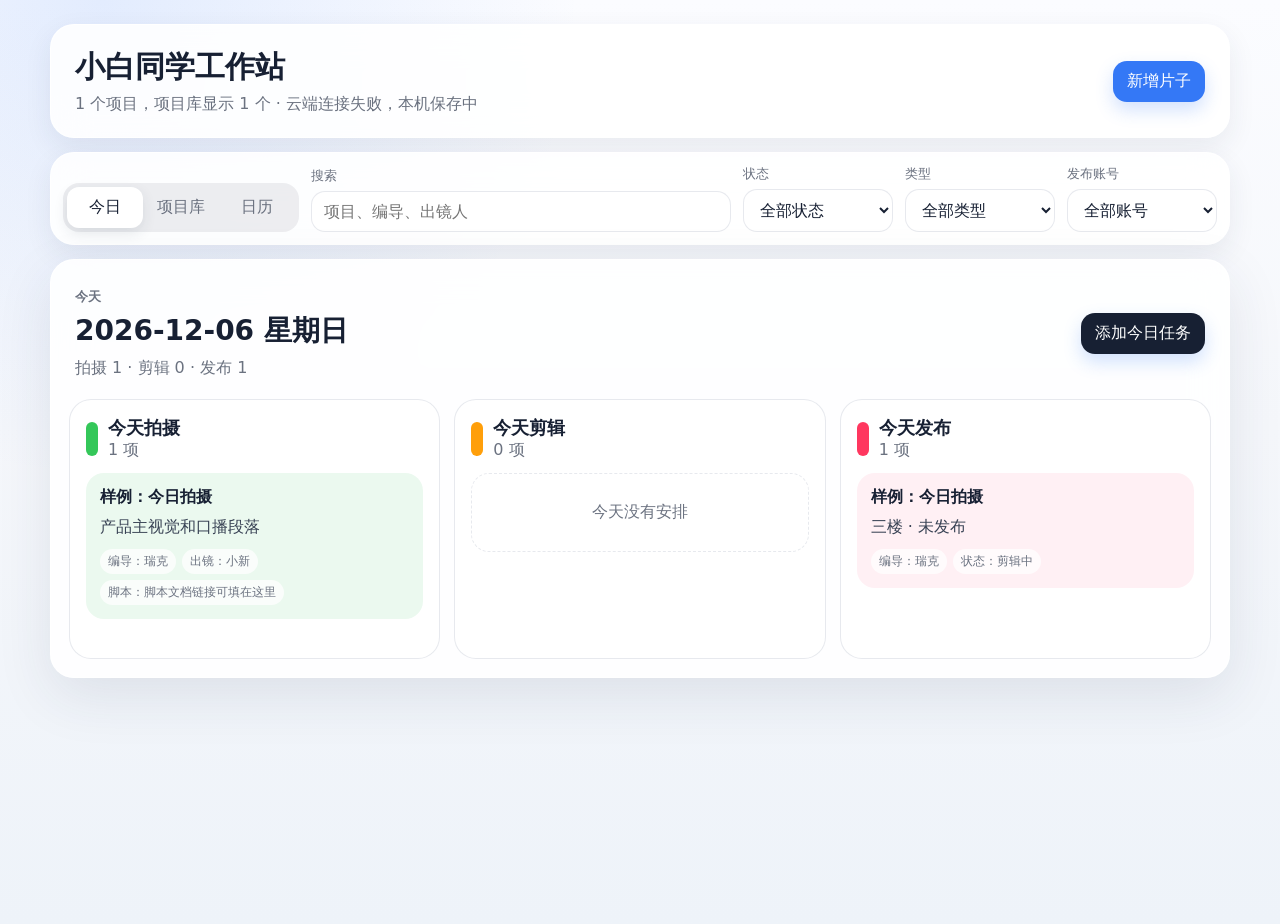
==== index.html @ e9b56042 "Add files via upload" ====
<!doctype html>
<html lang="zh-CN">
  <head>
    <meta charset="utf-8" />
    <meta name="viewport" content="width=device-width, initial-scale=1" />
    <title>小白同学工作站</title>
    <link rel="stylesheet" href="./styles.css" />
  </head>
  <body>
    <main class="app-shell">
      <header class="topbar">
        <div>
          <h1>小白同学工作站</h1>
          <p id="summaryText">0 个项目</p>
        </div>
        <button class="primary-button" id="addProjectButton" type="button">新增片子</button>
      </header>

      <section class="toolbar" aria-label="筛选工具">
        <div class="view-tabs" role="tablist" aria-label="视图切换">
          <button class="tab active" data-view="today" type="button">今日</button>
          <button class="tab" data-view="table" type="button">项目库</button>
          <button class="tab" data-view="calendar" type="button">日历</button>
        </div>
        <label>
          <span>搜索</span>
          <input id="searchInput" type="search" placeholder="项目、编导、出镜人" />
        </label>
        <label>
          <span>状态</span>
          <select id="statusFilter"></select>
        </label>
        <label>
          <span>类型</span>
          <select id="typeFilter"></select>
        </label>
        <label>
          <span>发布账号</span>
          <select id="accountFilter"></select>
        </label>
      </section>

      <section id="todayView" class="view-panel today-panel">
        <div class="today-hero">
          <div>
            <p class="eyebrow">今天</p>
            <h2 id="todayTitle">今日安排</h2>
            <p id="todaySummary">拍摄 0 · 剪辑 0 · 发布 0</p>
          </div>
          <button class="secondary-button" id="addTodayButton" type="button">添加今日任务</button>
        </div>
        <div class="today-grid">
          <section class="agenda-column agenda-shoot">
            <header>
              <span class="agenda-icon"></span>
              <div>
                <h3>今天拍摄</h3>
                <p id="shootingCount">0 项</p>
              </div>
            </header>
            <div id="shootingAgenda" class="agenda-list"></div>
          </section>
          <section class="agenda-column agenda-edit">
            <header>
              <span class="agenda-icon"></span>
              <div>
                <h3>今天剪辑</h3>
                <p id="editingCount">0 项</p>
              </div>
            </header>
            <div id="editingAgenda" class="agenda-list"></div>
          </section>
          <section class="agenda-column agenda-release">
            <header>
              <span class="agenda-icon"></span>
              <div>
                <h3>今天发布</h3>
                <p id="releaseCount">0 项</p>
              </div>
            </header>
            <div id="releaseAgenda" class="agenda-list"></div>
          </section>
        </div>
      </section>

      <section id="tableView" class="view-panel hidden">
        <div class="table-head">
          <div>
            <p class="eyebrow">项目库</p>
            <h2>作品归档</h2>
          </div>
          <button class="secondary-button" id="addArchiveButton" type="button">新增归档项目</button>
        </div>
        <div class="table-wrap">
          <table>
            <thead>
              <tr>
                <th>项目</th>
                <th>类型</th>
                <th>发布账号</th>
                <th>编导 / 出镜</th>
                <th>状态</th>
                <th>点赞</th>
                <th>爆款</th>
                <th>操作</th>
              </tr>
            </thead>
            <tbody id="projectTableBody"></tbody>
          </table>
        </div>
        <p class="empty-state" id="emptyState" hidden>还没有匹配的片子。</p>
      </section>

      <section id="calendarView" class="view-panel hidden">
        <div class="calendar-head">
          <button id="prevMonthButton" type="button" aria-label="上个月">‹</button>
          <h2 id="calendarTitle">月份</h2>
          <button id="nextMonthButton" type="button" aria-label="下个月">›</button>
        </div>
        <div class="calendar-legend" aria-label="日历图例">
          <span><i class="dot shoot-dot"></i>拍摄</span>
          <span><i class="dot edit-dot"></i>剪辑</span>
          <span><i class="dot release-dot"></i>发布</span>
        </div>
        <div class="calendar-weekdays" aria-hidden="true">
          <span>周日</span><span>周一</span><span>周二</span><span>周三</span><span>周四</span><span>周五</span><span>周六</span>
        </div>
        <div class="calendar-grid" id="calendarGrid"></div>
      </section>
    </main>

    <dialog id="projectDialog">
      <form id="projectForm" method="dialog">
        <header class="dialog-head">
          <h2 id="dialogTitle">新增片子</h2>
          <button class="icon-button" id="closeDialogButton" type="button" aria-label="关闭">×</button>
        </header>
        <input id="projectId" type="hidden" />
        <div class="form-grid">
          <fieldset>
            <legend>基础信息</legend>
            <label>项目名<input id="titleInput" required /></label>
            <label>片子类型<select id="typeInput"></select></label>
            <label>编导<select id="directorInput"></select></label>
            <label>出镜人<select id="talentInput"></select></label>
            <label>项目状态<select id="statusInput"></select></label>
          </fieldset>
          <fieldset>
            <legend>拍摄与脚本</legend>
            <label>拍摄日期<input id="shootDateInput" type="date" /></label>
            <label>拍摄内容<textarea id="shootContentInput" rows="3"></textarea></label>
            <label>脚本文档<input id="scriptDocInput" placeholder="链接或说明" /></label>
            <label>脚本状态<select id="scriptStatusInput"></select></label>
          </fieldset>
          <fieldset>
            <legend>剪辑</legend>
            <label>剪辑开始<input id="editStartInput" type="date" /></label>
            <label>剪辑结束<input id="editEndInput" type="date" /></label>
            <label>剪辑内容<textarea id="editContentInput" rows="3"></textarea></label>
          </fieldset>
          <fieldset>
            <legend>确认与发布</legend>
            <label>编导确认<select id="directorConfirmInput"></select></label>
            <label>发布日期<input id="releaseDateInput" type="date" /></label>
            <label>发布账号<select id="releaseAccountInput"></select></label>
            <label>发布状态<select id="releaseStatusInput"></select></label>
            <label>抖音点赞<input id="douyinLikesInput" inputmode="numeric" placeholder="0" /></label>
            <label>视频号点赞<input id="videoLikesInput" inputmode="numeric" placeholder="0" /></label>
            <label>小红书点赞<input id="redbookLikesInput" inputmode="numeric" placeholder="0" /></label>
            <label>备注<textarea id="notesInput" rows="3"></textarea></label>
          </fieldset>
        </div>
        <p class="form-error" id="formError" role="alert"></p>
        <footer class="dialog-actions">
          <button class="danger-button" id="deleteProjectButton" type="button">删除</button>
          <span></span>
          <button id="cancelButton" type="button">取消</button>
          <button class="primary-button" type="submit">保存</button>
        </footer>
      </form>
    </dialog>

    <dialog id="quickAddDialog" class="quick-dialog">
      <form method="dialog">
        <header class="dialog-head">
          <div>
            <p class="eyebrow">快捷添加</p>
            <h2 id="quickAddTitle">选择任务类型</h2>
          </div>
          <button class="icon-button" id="closeQuickAddButton" type="button" aria-label="关闭">×</button>
        </header>
        <div class="quick-options">
          <button class="quick-option shoot-option" data-kind="shoot" type="button">
            <strong>拍摄</strong>
            <span>把这天填入拍摄日期</span>
          </button>
          <button class="quick-option edit-option" data-kind="edit" type="button">
            <strong>剪辑</strong>
            <span>把这天填入剪辑开始和结束</span>
          </button>
          <button class="quick-option release-option" data-kind="release" type="button">
            <strong>发布</strong>
            <span>把这天填入发布日期</span>
          </button>
        </div>
      </form>
    </dialog>

    <script type="module" src="./app.js"></script>
  </body>
</html>
---- styles.css ----
:root {
  color-scheme: light;
  --bg: #f5f7fb;
  --panel: rgba(255, 255, 255, 0.88);
  --panel-solid: #ffffff;
  --text: #172033;
  --muted: #6b7280;
  --line: rgba(123, 135, 158, 0.18);
  --shadow: 0 18px 55px rgba(38, 51, 77, 0.1);
  --soft-shadow: 0 10px 28px rgba(38, 51, 77, 0.08);
  --blue: #3478f6;
  --blue-soft: #eaf2ff;
  --green: #34c759;
  --green-soft: #ebf9ef;
  --orange: #ff9f0a;
  --orange-soft: #fff5e4;
  --pink: #ff375f;
  --pink-soft: #fff0f4;
  --danger: #c9342d;
}

* {
  box-sizing: border-box;
}

body {
  margin: 0;
  min-height: 100vh;
  background:
    radial-gradient(circle at 8% 0%, rgba(52, 120, 246, 0.12), transparent 32%),
    linear-gradient(180deg, #fbfcff 0%, var(--bg) 46%, #eef3f9 100%);
  color: var(--text);
  font-family: -apple-system, BlinkMacSystemFont, "SF Pro Display", "Microsoft YaHei", "PingFang SC", system-ui, sans-serif;
}

button,
input,
select,
textarea {
  font: inherit;
}

button {
  cursor: pointer;
}

.app-shell {
  width: min(1180px, calc(100% - 32px));
  margin: 24px auto 40px;
}

.topbar,
.toolbar,
.view-panel {
  background: var(--panel);
  border: 1px solid rgba(255, 255, 255, 0.78);
  border-radius: 24px;
  box-shadow: var(--soft-shadow);
  backdrop-filter: blur(18px);
}

.topbar {
  display: flex;
  align-items: center;
  justify-content: space-between;
  gap: 16px;
  padding: 22px 24px;
}

h1,
h2,
h3,
p {
  margin: 0;
}

h1 {
  font-size: 30px;
  letter-spacing: 0;
}

.topbar p,
.subtext,
.agenda-column header p,
.today-hero p,
.calendar-legend,
.eyebrow {
  color: var(--muted);
}

.topbar p {
  margin-top: 6px;
}

.toolbar {
  display: grid;
  grid-template-columns: auto minmax(220px, 1fr) 150px 150px 150px;
  gap: 12px;
  align-items: end;
  margin: 14px 0;
  padding: 12px;
}

label span {
  display: block;
  margin-bottom: 6px;
  color: var(--muted);
  font-size: 13px;
}

input,
select,
textarea {
  width: 100%;
  border: 1px solid var(--line);
  border-radius: 14px;
  padding: 10px 12px;
  background: rgba(255, 255, 255, 0.92);
  color: var(--text);
  outline: none;
}

input:focus,
select:focus,
textarea:focus {
  border-color: rgba(52, 120, 246, 0.46);
  box-shadow: 0 0 0 4px rgba(52, 120, 246, 0.12);
}

textarea {
  resize: vertical;
}

button {
  border: 1px solid var(--line);
  border-radius: 14px;
  padding: 10px 14px;
  background: rgba(255, 255, 255, 0.86);
  color: var(--text);
}

.primary-button,
.secondary-button {
  border: 0;
  box-shadow: 0 8px 18px rgba(52, 120, 246, 0.22);
}

.primary-button {
  background: var(--blue);
  color: #fff;
}

.secondary-button {
  background: #172033;
  color: #fff;
}

.danger-button {
  border-color: rgba(201, 52, 45, 0.18);
  background: #fff3f2;
  color: var(--danger);
}

.view-tabs {
  display: inline-grid;
  grid-template-columns: repeat(3, 1fr);
  min-width: 220px;
  padding: 4px;
  border-radius: 16px;
  background: rgba(118, 118, 128, 0.12);
}

.tab {
  border: 0;
  border-radius: 12px;
  background: transparent;
  color: var(--muted);
  box-shadow: none;
}

.tab.active {
  background: #fff;
  color: var(--text);
  box-shadow: 0 5px 14px rgba(38, 51, 77, 0.11);
}

.view-panel {
  padding: 18px;
}

.hidden {
  display: none;
}

.today-panel {
  box-shadow: var(--shadow);
}

.today-hero {
  display: flex;
  align-items: center;
  justify-content: space-between;
  gap: 16px;
  padding: 10px 6px 20px;
}

.eyebrow {
  margin-bottom: 6px;
  font-size: 13px;
  font-weight: 700;
}

.today-hero h2 {
  font-size: 28px;
}

.today-hero p:last-child {
  margin-top: 8px;
}

.today-grid {
  display: grid;
  grid-template-columns: repeat(3, minmax(0, 1fr));
  gap: 14px;
}

.agenda-column {
  min-height: 260px;
  border-radius: 22px;
  padding: 16px;
  background: var(--panel-solid);
  border: 1px solid var(--line);
}

.agenda-column header {
  display: flex;
  align-items: center;
  gap: 10px;
  margin-bottom: 12px;
}

.agenda-column h3 {
  font-size: 18px;
}

.agenda-icon {
  width: 12px;
  height: 34px;
  border-radius: 999px;
}

.agenda-shoot .agenda-icon {
  background: var(--green);
}

.agenda-edit .agenda-icon {
  background: var(--orange);
}

.agenda-release .agenda-icon {
  background: var(--pink);
}

.agenda-list {
  display: grid;
  gap: 10px;
}

.agenda-card {
  width: 100%;
  border: 0;
  border-radius: 18px;
  padding: 14px;
  text-align: left;
  box-shadow: none;
}

.agenda-card strong {
  display: block;
  margin-bottom: 7px;
  font-size: 16px;
}

.agenda-card p {
  color: #384254;
  line-height: 1.5;
}

.agenda-meta {
  display: flex;
  flex-wrap: wrap;
  gap: 6px;
  margin-top: 10px;
}

.agenda-meta span {
  border-radius: 999px;
  padding: 4px 8px;
  background: rgba(255, 255, 255, 0.75);
  color: var(--muted);
  font-size: 12px;
}

.shoot-card {
  background: var(--green-soft);
}

.edit-card {
  background: var(--orange-soft);
}

.release-card {
  background: var(--pink-soft);
}

.agenda-empty {
  border: 1px dashed var(--line);
  border-radius: 18px;
  padding: 28px 12px;
  color: var(--muted);
  text-align: center;
}

.table-wrap {
  overflow-x: auto;
}

.table-head {
  display: flex;
  align-items: center;
  justify-content: space-between;
  gap: 16px;
  margin-bottom: 16px;
}

.table-head h2 {
  margin-top: 2px;
  font-size: 20px;
}

table {
  width: 100%;
  min-width: 1120px;
  border-collapse: separate;
  border-spacing: 0;
}

th,
td {
  border-bottom: 1px solid var(--line);
  padding: 14px 12px;
  text-align: left;
  vertical-align: middle;
}

th {
  color: var(--muted);
  font-size: 13px;
  font-weight: 600;
}

.project-title {
  font-weight: 700;
  font-size: 16px;
}

.subtext {
  margin-top: 4px;
  font-size: 13px;
}

.status-pill {
  display: inline-flex;
  align-items: center;
  border-radius: 999px;
  padding: 5px 10px;
  background: var(--blue-soft);
  color: #2457b8;
  font-size: 13px;
}

.inline-select {
  min-width: 104px;
  max-width: 160px;
  padding: 7px 8px;
  border-radius: 10px;
  border-color: rgba(123, 135, 158, 0.14);
  font-size: 13px;
  background: rgba(255, 255, 255, 0.58);
}

.field-stack .inline-select + .inline-select {
  margin-top: 6px;
}

.field-chip,
.field-stack {
  display: inline-flex;
  min-width: 118px;
  border: 1px solid rgba(255, 255, 255, 0.72);
  border-radius: 18px;
  padding: 10px 12px;
  color: #172033;
  font-size: 14px;
  font-weight: 650;
  line-height: 1.25;
  box-shadow: 0 8px 18px rgba(38, 51, 77, 0.06);
}

.field-stack {
  display: inline-grid;
  gap: 6px;
  padding: 8px;
}

.type-chip {
  background: rgba(52, 120, 246, 0.1);
}

.shoot-chip {
  background: rgba(52, 199, 89, 0.12);
}

.edit-chip {
  background: rgba(255, 159, 10, 0.14);
}

.release-chip {
  background: rgba(255, 55, 95, 0.1);
}

.people-stack {
  background: rgba(90, 93, 255, 0.09);
}

.status-chip {
  background: rgba(23, 32, 51, 0.07);
}

.field-chip .inline-select,
.field-stack .inline-select {
  width: 100%;
  min-width: 112px;
}

.likes-grid {
  display: grid;
  min-width: 210px;
  gap: 6px;
}

.like-field {
  display: grid;
  grid-template-columns: 52px minmax(72px, 1fr);
  align-items: center;
  gap: 6px;
  border-radius: 14px;
  padding: 6px 8px;
  background: rgba(52, 120, 246, 0.08);
  color: rgba(23, 32, 51, 0.68);
  font-size: 12px;
  font-weight: 700;
}

.like-field input {
  width: 100%;
  border: 1px solid rgba(123, 135, 158, 0.14);
  border-radius: 10px;
  padding: 6px 8px;
  background: rgba(255, 255, 255, 0.72);
  color: var(--text);
  font: inherit;
}

.viral-cell {
  min-width: 82px;
}

.viral-badge {
  display: inline-flex;
  align-items: center;
  justify-content: center;
  border-radius: 999px;
  padding: 8px 12px;
  font-size: 13px;
  font-weight: 800;
  white-space: nowrap;
}

.viral-none {
  background: rgba(123, 135, 158, 0.12);
  color: rgba(23, 32, 51, 0.56);
}

.viral-small {
  background: rgba(52, 199, 89, 0.14);
  color: #18733a;
}

.viral-big {
  background: rgba(255, 55, 95, 0.14);
  color: #ad1f45;
}

.empty-state {
  padding: 32px;
  color: var(--muted);
  text-align: center;
}

.calendar-head {
  display: flex;
  align-items: center;
  justify-content: center;
  gap: 16px;
  margin-bottom: 10px;
}

.calendar-head button {
  width: 38px;
  height: 38px;
  padding: 0;
  font-size: 24px;
  line-height: 1;
}

.calendar-legend {
  display: flex;
  justify-content: center;
  gap: 18px;
  margin-bottom: 12px;
  font-size: 13px;
}

.calendar-legend span {
  display: inline-flex;
  align-items: center;
  gap: 6px;
}

.dot {
  width: 10px;
  height: 10px;
  border-radius: 50%;
}

.shoot-dot {
  background: var(--green);
}

.edit-dot {
  background: var(--orange);
}

.release-dot {
  background: var(--pink);
}

.calendar-weekdays,
.calendar-grid {
  display: grid;
  grid-template-columns: repeat(7, minmax(0, 1fr));
}

.calendar-weekdays span {
  padding: 8px;
  color: var(--muted);
  font-size: 13px;
}

.calendar-day {
  display: block;
  min-height: 122px;
  border: 1px solid var(--line);
  border-radius: 0;
  padding: 8px;
  background: rgba(255, 255, 255, 0.72);
  text-align: left;
}

.calendar-day:hover {
  background: #fff;
}

.calendar-day.drop-target {
  background: rgba(52, 120, 246, 0.1);
  box-shadow: inset 0 0 0 2px rgba(52, 120, 246, 0.34);
}

.calendar-day.outside {
  background: rgba(240, 243, 248, 0.72);
  color: var(--muted);
}

.day-number {
  display: block;
  margin-bottom: 6px;
  font-weight: 700;
}

.calendar-event {
  display: block;
  width: 100%;
  margin: 5px 0;
  border-radius: 12px;
  padding: 7px 8px 7px 10px;
  color: var(--text);
  text-align: left;
  font-size: 12px;
  line-height: 1.3;
  border: 1px solid rgba(255, 255, 255, 0.58);
  box-shadow: 0 8px 18px rgba(42, 55, 78, 0.08);
  backdrop-filter: blur(10px);
  position: relative;
  overflow: hidden;
  cursor: grab;
}

.calendar-event:active {
  cursor: grabbing;
}

.calendar-event.dragging {
  opacity: 0.56;
  transform: scale(0.98);
}

.calendar-event::before {
  content: "";
  position: absolute;
  inset: 8px auto 8px 0;
  width: 4px;
  border-radius: 999px;
}

.calendar-event strong {
  display: -webkit-box;
  margin-top: 4px;
  overflow: hidden;
  color: #172033;
  font-size: 13px;
  font-weight: 750;
  line-height: 1.28;
  -webkit-box-orient: vertical;
  -webkit-line-clamp: 2;
}

.calendar-event small {
  display: block;
  margin-top: 4px;
  overflow: hidden;
  color: rgba(23, 32, 51, 0.58);
  font-size: 11px;
  text-overflow: ellipsis;
  white-space: nowrap;
}

.event-label {
  display: inline-flex;
  align-items: center;
  border-radius: 999px;
  padding: 2px 6px;
  font-size: 10px;
  font-weight: 700;
}

.event-shoot {
  background: rgba(52, 199, 89, 0.15);
}

.event-shoot::before {
  background: var(--green);
}

.event-shoot .event-label {
  background: rgba(52, 199, 89, 0.18);
  color: #16833a;
}

.event-edit {
  background: rgba(255, 159, 10, 0.16);
}

.event-edit::before {
  background: var(--orange);
}

.event-edit .event-label {
  background: rgba(255, 159, 10, 0.2);
  color: #9a5b00;
}

.event-release {
  background: rgba(255, 55, 95, 0.13);
}

.event-release::before {
  background: var(--pink);
}

.event-release .event-label {
  background: rgba(255, 55, 95, 0.16);
  color: #b21f44;
}

.calendar-event[class*="project-color-"] {
  background: var(--project-soft);
  border-color: var(--project-border);
}

.calendar-event[class*="project-color-"]::before {
  background: var(--project-strong);
}

.calendar-event[class*="project-color-"] .event-label {
  background: var(--project-label);
  color: var(--project-text);
}

.project-color-0 {
  --project-soft: rgba(64, 156, 255, 0.16);
  --project-border: rgba(64, 156, 255, 0.22);
  --project-strong: #409cff;
  --project-label: rgba(64, 156, 255, 0.18);
  --project-text: #1761a8;
}

.project-color-1 {
  --project-soft: rgba(125, 92, 255, 0.15);
  --project-border: rgba(125, 92, 255, 0.22);
  --project-strong: #7d5cff;
  --project-label: rgba(125, 92, 255, 0.18);
  --project-text: #5540b8;
}

.project-color-2 {
  --project-soft: rgba(255, 99, 159, 0.15);
  --project-border: rgba(255, 99, 159, 0.22);
  --project-strong: #ff639f;
  --project-label: rgba(255, 99, 159, 0.18);
  --project-text: #b33168;
}

.project-color-3 {
  --project-soft: rgba(52, 199, 89, 0.15);
  --project-border: rgba(52, 199, 89, 0.22);
  --project-strong: #34c759;
  --project-label: rgba(52, 199, 89, 0.18);
  --project-text: #18733a;
}

.project-color-4 {
  --project-soft: rgba(255, 190, 64, 0.18);
  --project-border: rgba(255, 190, 64, 0.26);
  --project-strong: #ffb340;
  --project-label: rgba(255, 190, 64, 0.22);
  --project-text: #8a5a00;
}

.project-color-5 {
  --project-soft: rgba(50, 190, 205, 0.15);
  --project-border: rgba(50, 190, 205, 0.22);
  --project-strong: #32becd;
  --project-label: rgba(50, 190, 205, 0.18);
  --project-text: #176f78;
}

.project-color-6 {
  --project-soft: rgba(255, 128, 96, 0.15);
  --project-border: rgba(255, 128, 96, 0.22);
  --project-strong: #ff8060;
  --project-label: rgba(255, 128, 96, 0.18);
  --project-text: #a24128;
}

.project-color-7 {
  --project-soft: rgba(90, 120, 170, 0.14);
  --project-border: rgba(90, 120, 170, 0.2);
  --project-strong: #5a78aa;
  --project-label: rgba(90, 120, 170, 0.16);
  --project-text: #38527f;
}

dialog {
  width: min(920px, calc(100% - 24px));
  border: 1px solid rgba(255, 255, 255, 0.9);
  border-radius: 24px;
  padding: 0;
  background: rgba(255, 255, 255, 0.94);
  box-shadow: 0 28px 90px rgba(20, 28, 44, 0.24);
}

dialog::backdrop {
  background: rgba(20, 28, 44, 0.34);
  backdrop-filter: blur(4px);
}

#projectForm,
.quick-dialog form {
  padding: 20px;
}

.dialog-head,
.dialog-actions {
  display: flex;
  align-items: center;
  justify-content: space-between;
  gap: 12px;
}

.icon-button {
  width: 36px;
  height: 36px;
  padding: 0;
  border-radius: 50%;
  font-size: 24px;
  line-height: 1;
}

.form-grid {
  display: grid;
  grid-template-columns: repeat(2, minmax(0, 1fr));
  gap: 14px;
  margin: 18px 0;
}

fieldset {
  border: 1px solid var(--line);
  border-radius: 20px;
  padding: 14px;
  background: rgba(255, 255, 255, 0.62);
}

legend {
  padding: 0 6px;
  font-weight: 700;
}

fieldset label {
  display: block;
  margin-top: 10px;
}

.form-error {
  min-height: 22px;
  color: var(--danger);
}

.dialog-actions {
  border-top: 1px solid var(--line);
  padding-top: 14px;
}

.dialog-actions span {
  flex: 1;
}

.quick-dialog {
  width: min(560px, calc(100% - 24px));
}

.quick-options {
  display: grid;
  gap: 10px;
  margin-top: 18px;
}

.quick-option {
  display: grid;
  gap: 5px;
  width: 100%;
  border: 0;
  border-radius: 18px;
  padding: 16px;
  text-align: left;
}

.quick-option span {
  color: var(--muted);
}

.shoot-option {
  background: var(--green-soft);
}

.edit-option {
  background: var(--orange-soft);
}

.release-option {
  background: var(--pink-soft);
}

@media (max-width: 940px) {
  .toolbar {
    grid-template-columns: 1fr 1fr;
  }

  .view-tabs {
    grid-column: 1 / -1;
  }

  .today-grid {
    grid-template-columns: 1fr;
  }
}

@media (max-width: 680px) {
  .app-shell {
    width: min(100% - 20px, 1180px);
    margin: 10px auto 28px;
  }

  .topbar,
  .today-hero {
    align-items: stretch;
    flex-direction: column;
  }

  .toolbar,
  .form-grid {
    grid-template-columns: 1fr;
  }

  h1 {
    font-size: 26px;
  }

  .today-hero h2 {
    font-size: 23px;
  }

  .calendar-day {
    min-height: 92px;
    padding: 6px;
  }
}
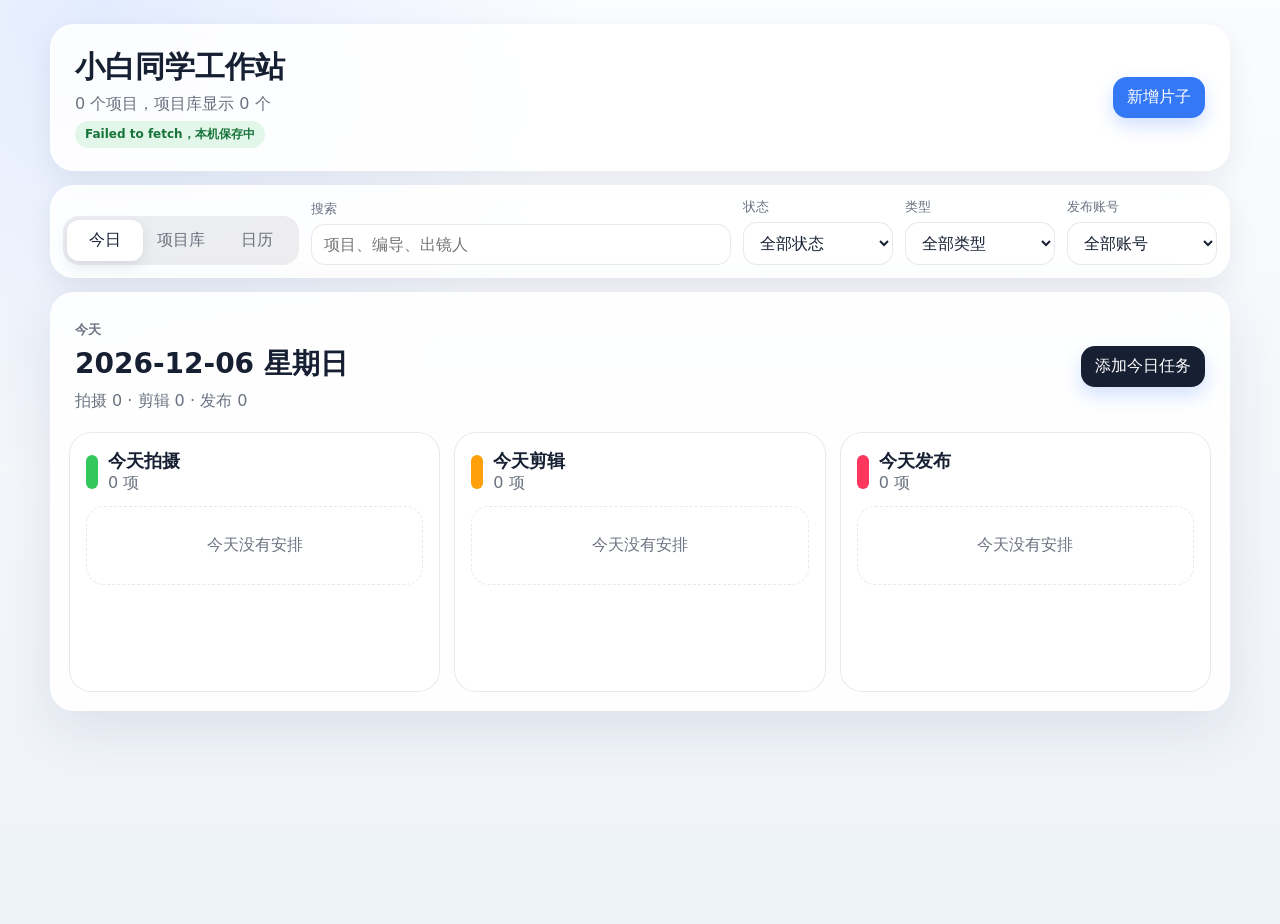
==== commit d0f7b75d: "更新云端自动保存版本V3" ====
--- a/index.html
+++ b/index.html
@@ -4,7 +4,7 @@
     <meta charset="utf-8" />
     <meta name="viewport" content="width=device-width, initial-scale=1" />
     <title>小白同学工作站</title>
-    <link rel="stylesheet" href="./styles.css" />
+    <link rel="stylesheet" href="./styles.css?v=20260624-cloud-sync-3" />
   </head>
   <body>
     <main class="app-shell">
@@ -12,6 +12,7 @@
         <div>
           <h1>小白同学工作站</h1>
           <p id="summaryText">0 个项目</p>
+          <p class="cloud-status" id="cloudStatusText">正在连接云端</p>
         </div>
         <button class="primary-button" id="addProjectButton" type="button">新增片子</button>
       </header>
@@ -206,6 +207,6 @@
       </form>
     </dialog>
 
-    <script type="module" src="./app.js"></script>
+    <script type="module" src="./app.js?v=20260624-cloud-sync-3"></script>
   </body>
 </html>
--- a/styles.css
+++ b/styles.css
@@ -92,6 +92,28 @@
   margin-top: 6px;
 }
 
+.cloud-status {
+  display: inline-flex;
+  width: fit-content;
+  margin-top: 8px;
+  border-radius: 999px;
+  padding: 5px 10px;
+  background: rgba(52, 120, 246, 0.1);
+  color: #2457b8;
+  font-size: 12px;
+  font-weight: 700;
+}
+
+.cloud-status.cloud-ok {
+  background: rgba(52, 199, 89, 0.13);
+  color: #18733a;
+}
+
+.cloud-status.cloud-error {
+  background: rgba(255, 55, 95, 0.12);
+  color: #ad1f45;
+}
+
 .toolbar {
   display: grid;
   grid-template-columns: auto minmax(220px, 1fr) 150px 150px 150px;
